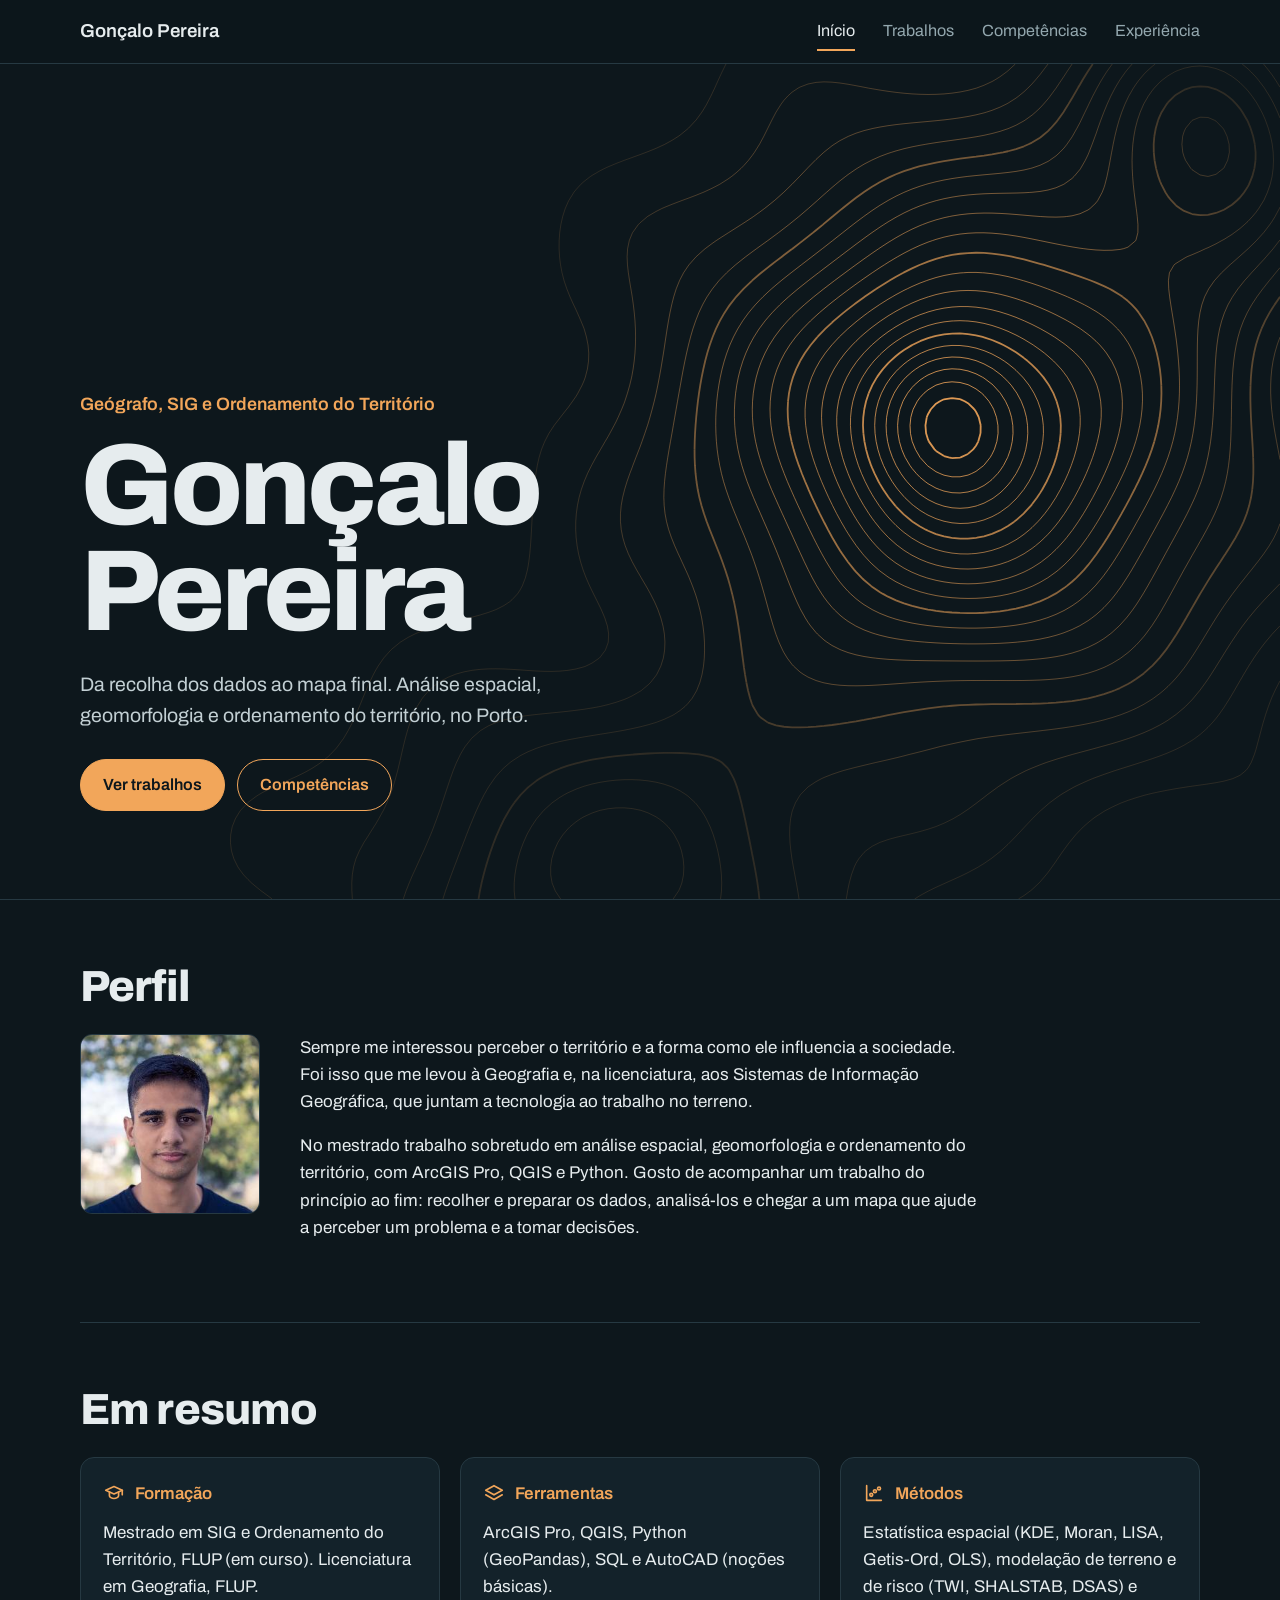
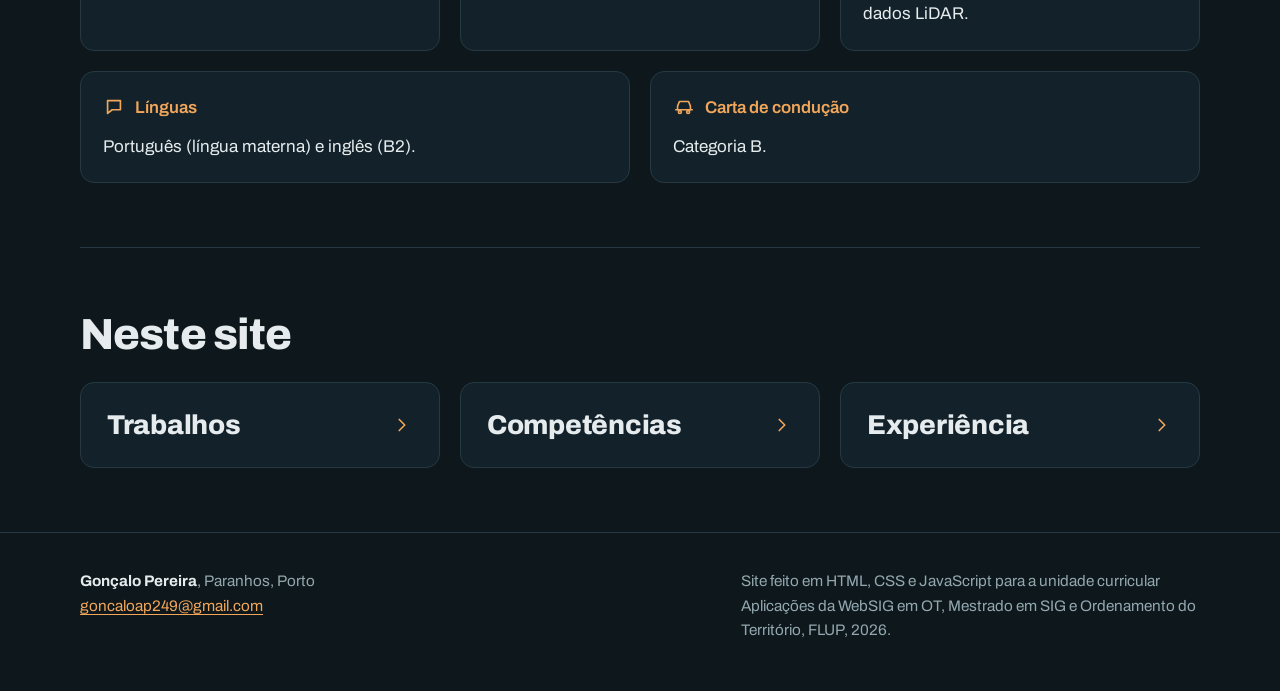
==== index.html @ 77324b23 "Add files via upload" ====
<!DOCTYPE html>
<html lang="pt-PT">
<head>
  <meta charset="utf-8">
  <meta name="viewport" content="width=device-width, initial-scale=1">
  <title>Gonçalo Pereira | Geógrafo, SIG e Ordenamento do Território</title>
  <meta name="description" content="Currículo de Gonçalo Pereira, geógrafo e estudante do Mestrado em Sistemas de Informação Geográfica e Ordenamento do Território da Universidade do Porto.">
  <link rel="icon" href="imagens/favicon.svg" type="image/svg+xml">
  <link rel="preconnect" href="https://fonts.googleapis.com">
  <link rel="preconnect" href="https://fonts.gstatic.com" crossorigin>
  <link rel="stylesheet" href="https://fonts.googleapis.com/css2?family=Archivo:wght@400;600;800&amp;display=swap">
  <link rel="stylesheet" href="css/estilo.css">
</head>
<body>
  <a class="saltar" href="#conteudo">Saltar para o conteúdo</a>

  <!-- Barra do topo e menu: iguais em todas as páginas -->
  <header class="barra">
    <div class="contentor">
      <a class="marca" href="index.html">Gonçalo Pereira</a>
      <nav aria-label="Páginas do site">
        <ul class="menu">
          <li><a href="index.html" aria-current="page">Início</a></li>
          <li><a href="trabalhos.html">Trabalhos</a></li>
          <li><a href="competencias.html">Competências</a></li>
          <li><a href="experiencia.html">Experiência</a></li>
        </ul>
      </nav>
    </div>
  </header>

  <main id="conteudo">
    <!-- Relevo interativo: as curvas de nível são desenhadas no canvas por js/relevo.js -->
    <header class="heroi">
      <canvas id="relevo" aria-hidden="true"></canvas>
      <div class="contentor">
        <p class="funcao">Geógrafo, SIG e Ordenamento do Território</p>
        <h1>Gonçalo<br>Pereira</h1>
        <p class="introducao">Da recolha dos dados ao mapa final. Análise espacial, geomorfologia e ordenamento do território, no Porto.</p>
        <div class="botoes">
          <a class="botao cheio" href="trabalhos.html">Ver trabalhos</a>
          <a class="botao" href="competencias.html">Competências</a>
        </div>
      </div>
    </header>

    <div class="contentor seccoes">
      <section aria-labelledby="titulo-perfil">
        <h2 id="titulo-perfil">Perfil</h2>
        <div class="perfil">
          <img class="retrato" src="imagens/foto.jpg" width="250" height="250" alt="Fotografia de Gonçalo Pereira">
          <div>
            <p>Sempre me interessou perceber o território e a forma como ele influencia a sociedade. Foi isso que me levou à Geografia e, na licenciatura, aos Sistemas de Informação Geográfica, que juntam a tecnologia ao trabalho no terreno.</p>
            <p>No mestrado trabalho sobretudo em análise espacial, geomorfologia e ordenamento do território, com ArcGIS Pro, QGIS e Python. Gosto de acompanhar um trabalho do princípio ao fim: recolher e preparar os dados, analisá-los e chegar a um mapa que ajude a perceber um problema e a tomar decisões.</p>
          </div>
        </div>
      </section>

      <!-- Resumo em cartões: cada par termo e descrição fica dentro de um div -->
      <section aria-labelledby="titulo-resumo">
        <h2 id="titulo-resumo">Em resumo</h2>
        <dl class="resumo">
          <div class="cartao">
            <dt><svg class="icone" viewBox="0 0 24 24" aria-hidden="true"><path d="M3 9l9-4 9 4-9 4-9-4z"/><path d="M7 11v4c0 1.5 2.5 3 5 3s5-1.5 5-3v-4"/><path d="M21 9v5"/></svg>Formação</dt>
            <dd>Mestrado em SIG e Ordenamento do Território, FLUP (em curso). Licenciatura em Geografia, FLUP.</dd>
          </div>
          <div class="cartao">
            <dt><svg class="icone" viewBox="0 0 24 24" aria-hidden="true"><path d="M12 4l9 5-9 5-9-5 9-5z"/><path d="M3 14l9 5 9-5"/></svg>Ferramentas</dt>
            <dd>ArcGIS Pro, QGIS, Python (GeoPandas), SQL e AutoCAD (noções básicas).</dd>
          </div>
          <div class="cartao">
            <dt><svg class="icone" viewBox="0 0 24 24" aria-hidden="true"><path d="M4 4v16h16"/><circle cx="9" cy="14" r="1.6"/><circle cx="13" cy="10" r="1.6"/><circle cx="17.5" cy="7" r="1.6"/></svg>Métodos</dt>
            <dd>Estatística espacial (KDE, Moran, LISA, Getis-Ord, OLS), modelação de terreno e de risco (TWI, SHALSTAB, DSAS) e dados LiDAR.</dd>
          </div>
          <div class="cartao">
            <dt><svg class="icone" viewBox="0 0 24 24" aria-hidden="true"><path d="M5 5h14v10H10l-5 4V5z"/></svg>Línguas</dt>
            <dd>Português (língua materna) e inglês (B2).</dd>
          </div>
          <div class="cartao">
            <dt><svg class="icone" viewBox="0 0 24 24" aria-hidden="true"><path d="M5 15v-4l2-5h10l2 5v4"/><path d="M3 15h18"/><circle cx="7.5" cy="17.5" r="1.6"/><circle cx="16.5" cy="17.5" r="1.6"/></svg>Carta de condução</dt>
            <dd>Categoria B.</dd>
          </div>
        </dl>
      </section>

      <!-- As outras páginas, cada uma num cartão: o cartão inteiro é a ligação -->
      <section aria-labelledby="titulo-indice">
        <h2 id="titulo-indice">Neste site</h2>
        <ul class="cartoes">
          <li>
            <a class="cartao cartao-ligacao" href="trabalhos.html">
              <h3>Trabalhos</h3>
              <svg class="icone" viewBox="0 0 24 24" aria-hidden="true"><path d="M9 6l6 6-6 6"/></svg>
            </a>
          </li>
          <li>
            <a class="cartao cartao-ligacao" href="competencias.html">
              <h3>Competências</h3>
              <svg class="icone" viewBox="0 0 24 24" aria-hidden="true"><path d="M9 6l6 6-6 6"/></svg>
            </a>
          </li>
          <li>
            <a class="cartao cartao-ligacao" href="experiencia.html">
              <h3>Experiência</h3>
              <svg class="icone" viewBox="0 0 24 24" aria-hidden="true"><path d="M9 6l6 6-6 6"/></svg>
            </a>
          </li>
        </ul>
      </section>
    </div>
  </main>

  <!-- Rodapé com os contactos: igual em todas as páginas -->
  <footer class="rodape">
    <div class="contentor">
      <address>
        <strong>Gonçalo Pereira</strong>, Paranhos, Porto<br>
        <a href="mailto:goncaloap249@gmail.com">goncaloap249@gmail.com</a>
      </address>
      <p>Site feito em HTML, CSS e JavaScript para a unidade curricular Aplicações da WebSIG em OT, Mestrado em SIG e Ordenamento do Território, FLUP, 2026.</p>
    </div>
  </footer>

  <script src="js/relevo.js"></script>
</body>
</html>
---- css/estilo.css ----
/* =========================================================
   Gonçalo Pereira, currículo em sítio web
   Folha de estilos comum a todas as páginas (tema noturno)
   ========================================================= */

/* 1. Cores e medidas: fundo noturno e curvas de nível em âmbar */
:root {
  --fundo: #0d171c;
  --superficie: #13222a;
  --superficie-2: #1a2d36;
  --linha: #263942;
  --texto: #e6ecee;
  --suave: #93a7ae;
  --ambar: #f2a65a;
  --ambar-claro: #f6bd82;
  --largura: 1120px;
  --altura-barra: 64px;

  /* cores dos trabalhos (mapa e legenda) */
  --tema-paredes: #8cc084;
  --tema-riscos: #f2a65a;
  --tema-crime: #6fb3d9;
  --tema-python: #e6ecee;
}

/* 2. Base */
* {
  box-sizing: border-box;
}

html {
  font-size: 106.25%;
}

@media (prefers-reduced-motion: no-preference) {
  html {
    scroll-behavior: smooth;
  }
}

body {
  margin: 0;
  background-color: var(--fundo);
  color: var(--texto);
  font-family: "Archivo", "Helvetica Neue", Arial, sans-serif;
  line-height: 1.6;
}

h1, h2, h3 {
  line-height: 1.05;
  letter-spacing: -0.02em;
}

h2 {
  font-size: clamp(1.9rem, 3.4vw, 2.6rem);
  font-weight: 800;
  margin: 0 0 24px;
}

h3 {
  font-size: 1.25rem;
  font-weight: 600;
  letter-spacing: -0.01em;
  margin: 0 0 6px;
}

p {
  max-width: 40em;
}

a {
  color: var(--ambar);
  text-underline-offset: 3px;
}

a:hover {
  color: var(--texto);
}

:focus-visible {
  outline: 2px solid var(--ambar);
  outline-offset: 3px;
}

img {
  display: block;
  max-width: 100%;
  height: auto;
}

.contentor {
  width: min(var(--largura), 100% - 48px);
  margin-inline: auto;
}

.nota {
  color: var(--suave);
}

/* ligação para saltar o menu, visível só com o teclado */
.saltar {
  position: absolute;
  left: -999px;
  top: 8px;
  z-index: 2000;
  padding: 8px 14px;
  background-color: var(--ambar);
  color: var(--fundo);
}

.saltar:focus {
  left: 8px;
}

/* 3. Barra do topo e menu (iguais em todas as páginas) */
.barra {
  position: sticky;
  top: 0;
  z-index: 1100; /* acima dos controlos do mapa */
  height: var(--altura-barra);
  background-color: rgba(13, 23, 28, 0.94);
  border-bottom: 1px solid var(--linha);
}

.barra .contentor {
  display: flex;
  flex-wrap: wrap;
  align-items: center;
  justify-content: space-between;
  gap: 6px 28px;
  height: 100%;
}

.marca {
  font-weight: 600;
  font-size: 1.1rem;
  color: var(--texto);
  text-decoration: none;
}

.menu {
  display: flex;
  flex-wrap: wrap;
  gap: 4px 28px;
  margin: 0;
  padding: 0;
  list-style: none;
}

.menu a {
  display: inline-block;
  padding: 6px 0;
  font-size: 0.95rem;
  color: var(--suave);
  text-decoration: none;
  border-bottom: 2px solid transparent;
}

.menu a:hover {
  color: var(--texto);
}

.menu a[aria-current="page"] {
  color: var(--texto);
  border-bottom-color: var(--ambar);
}

/* 4. Página inicial: relevo interativo (js/relevo.js) */
.heroi {
  position: relative;
  overflow: hidden;
  height: clamp(560px, calc(100vh - var(--altura-barra)), 860px);
  border-bottom: 1px solid var(--linha);
  /* sem JavaScript fica o relevo estático */
  background: url("../imagens/relevo-escuro.svg") right center / auto 100% no-repeat;
}

.js .heroi {
  background-image: none;
}

.heroi canvas {
  position: absolute;
  inset: 0;
  width: 100%;
  height: 100%;
}

.heroi .contentor {
  position: relative;
  height: 100%;
  display: flex;
  flex-direction: column;
  justify-content: flex-end;
  padding-bottom: 88px;
}

.funcao {
  color: var(--ambar);
  font-weight: 600;
  font-size: 1.05rem;
  margin: 0 0 14px;
}

.heroi h1 {
  font-size: clamp(3.4rem, 9vw, 7.4rem);
  font-weight: 800;
  line-height: 0.92;
  letter-spacing: -0.035em;
  margin: 0 0 24px;
}

.introducao {
  font-size: 1.15rem;
  color: #c3d0d4;
  max-width: 30em;
  margin: 0 0 28px;
}

.botoes {
  display: flex;
  flex-wrap: wrap;
  gap: 12px;
}

.botao {
  display: inline-block;
  padding: 12px 22px;
  font-family: inherit;
  font-size: 0.95rem;
  font-weight: 600;
  color: var(--ambar);
  text-decoration: none;
  background-color: transparent;
  border: 1px solid var(--ambar);
  border-radius: 999px;
  cursor: pointer;
}

.botao:hover {
  color: var(--ambar);
  background-color: rgba(242, 166, 90, 0.12);
}

.botao.cheio {
  color: var(--fundo);
  background-color: var(--ambar);
}

.botao.cheio:hover {
  background-color: var(--ambar-claro);
}

/* 5. Cabeçalho das outras páginas, com o relevo estático */
.cabecalho-pagina {
  padding: 72px 0 56px;
  border-bottom: 1px solid var(--linha);
  background-image:
    linear-gradient(90deg, var(--fundo) 32%, rgba(13, 23, 28, 0) 78%),
    url("../imagens/relevo-escuro.svg");
  background-repeat: no-repeat;
  background-position: right center;
  background-size: auto, auto 160%;
}

.cabecalho-pagina h1 {
  font-size: clamp(2.6rem, 6vw, 4.4rem);
  font-weight: 800;
  letter-spacing: -0.03em;
  margin: 0 0 14px;
}

.cabecalho-pagina .introducao {
  margin: 0;
}

/* 6. Secções, separadas por uma linha fina */
.seccoes > section,
.seccoes > article {
  padding: 64px 0;
}

.seccoes > * + * {
  border-top: 1px solid var(--linha);
}

/* perfil: fotografia e texto */
.perfil {
  display: grid;
  grid-template-columns: 180px minmax(0, 1fr);
  gap: 40px;
  align-items: start;
}

.retrato {
  width: 180px;
  border-radius: 12px;
  border: 1px solid var(--linha);
}

.perfil p:first-of-type {
  margin-top: 0;
}

/* a frase logo a seguir ao título de uma secção */
.seccoes h2 + .nota {
  margin: -8px 0 28px;
}

/* ficha de cada trabalho: lista de definição em duas colunas */
.ficha {
  display: grid;
  grid-template-columns: 9.5em 1fr;
  gap: 4px 16px;
  margin: 0 0 20px;
  font-size: 0.95rem;
}

.ficha dt {
  color: var(--suave);
}

.ficha dd {
  margin: 0;
}

/* 7. Cartões (Competências, Experiência e página inicial) */
.cartoes {
  display: grid;
  grid-template-columns: repeat(auto-fill, minmax(min(100%, 300px), 1fr));
  gap: 20px;
  margin: 0;
  padding: 0;
  list-style: none;
}

.cartoes-largos {
  grid-template-columns: repeat(auto-fill, minmax(min(100%, 420px), 1fr));
}

.cartao {
  display: flex;
  flex-direction: column;
  gap: 12px;
  margin: 0;
  padding: 22px;
  background-color: var(--superficie);
  border: 1px solid var(--linha);
  border-radius: 14px;
}

.cartao h3,
.cartao p {
  margin: 0;
}

/* nome à esquerda e etiqueta à direita */
.cartao-topo {
  display: flex;
  align-items: center;
  justify-content: space-between;
  gap: 12px;
}

.cartao-texto {
  color: var(--suave);
}

/* nível de cada ferramenta: etiqueta e barra de três traços */
.nivel {
  flex: none;
  padding: 2px 10px;
  border: 1px solid var(--suave);
  border-radius: 999px;
  font-size: 0.8rem;
  font-weight: 600;
  color: var(--suave);
  white-space: nowrap;
}

.nivel-2 {
  border-color: var(--ambar);
  color: var(--ambar);
}

.nivel-3 {
  border-color: var(--ambar);
  background-color: var(--ambar);
  color: var(--fundo);
}

.tracos {
  display: flex;
  gap: 4px;
}

.tracos span {
  flex: 1;
  height: 4px;
  border-radius: 2px;
  background-color: var(--linha);
}

/* :nth-child(-n + 2) escolhe os dois primeiros traços */
.tracos-1 span:nth-child(-n + 1),
.tracos-2 span:nth-child(-n + 2),
.tracos-3 span {
  background-color: var(--ambar);
}

/* etiquetas pequenas: dados e o que aprendi */
.etiquetas {
  display: flex;
  flex-wrap: wrap;
  gap: 8px;
  margin: 0;
  padding: 0;
  list-style: none;
}

.etiquetas li {
  padding: 4px 12px;
  border: 1px solid var(--linha);
  border-radius: 999px;
  background-color: var(--superficie-2);
  font-size: 0.85rem;
}

/* métodos: um cartão por trabalho; cada cartão só tem a altura do seu conteúdo,
   para os outros não crescerem quando se abre um método */
.familias {
  align-items: start;
}

.familia-topo {
  display: flex;
  align-items: center;
  gap: 10px;
  color: var(--ambar);
}

.familia-topo h3 {
  color: var(--texto);
}

/* ligação ao trabalho, com a bolinha da cor do trabalho (as classes tema-*) */
.trabalho {
  align-self: flex-start;
  font-size: 0.9rem;
  font-weight: 600;
}

.trabalho::before {
  content: "";
  display: inline-block;
  width: 10px;
  height: 10px;
  margin-right: 8px;
  border-radius: 50%;
  background-color: var(--cor);
}

/* cada método é um <details>: o <summary> é a linha que abre e fecha */
.metodos {
  border-bottom: 1px solid var(--linha);
}

.metodo {
  border-top: 1px solid var(--linha);
}

.metodo summary {
  display: flex;
  align-items: center;
  justify-content: space-between;
  gap: 12px;
  padding: 11px 0;
  font-weight: 600;
  cursor: pointer;
  list-style: none;
}

/* esconde o triângulo que o Safari põe no summary */
.metodo summary::-webkit-details-marker {
  display: none;
}

.metodo summary:hover {
  color: var(--ambar);
}

/* a seta: um quadrado só com duas bordas, rodado; aponta para baixo e, aberto, para cima */
.metodo summary::after {
  content: "";
  flex: none;
  width: 8px;
  height: 8px;
  margin-right: 4px;
  border-right: 2px solid var(--ambar);
  border-bottom: 2px solid var(--ambar);
  transform: translateY(-2px) rotate(45deg);
}

.metodo[open] summary::after {
  transform: translateY(2px) rotate(-135deg);
}

.metodo p {
  margin: 0 0 14px;
  color: var(--suave);
}

/* línguas: a escala do Quadro Europeu Comum de Referência */
.lingua-nivel {
  font-weight: 600;
  color: var(--ambar);
}

.lingua-nivel-grande {
  font-size: 1.6rem;
  font-weight: 800;
  line-height: 1;
}

.escala-completa {
  display: block;
  height: 8px;
  border-radius: 4px;
  background-color: var(--ambar);
}

.escala {
  display: grid;
  grid-template-columns: repeat(6, minmax(0, 1fr));
  gap: 4px;
  margin: 0;
  padding: 0;
  list-style: none;
  font-size: 0.8rem;
  text-align: center;
  color: var(--suave);
}

.escala li::before {
  content: "";
  display: block;
  height: 8px;
  margin-bottom: 6px;
  border-radius: 4px;
  background-color: var(--linha);
}

.escala .atingido::before {
  background-color: var(--ambar);
}

.escala [aria-current] {
  font-weight: 600;
  color: var(--ambar);
}

/* página inicial: o resumo em cartões
   com flex-wrap, cada cartão tem pelo menos 300px e cresce até encher a linha,
   por isso os dois cartões da segunda linha ficam mais largos e não sobra um buraco */
.resumo {
  display: flex;
  flex-wrap: wrap;
  gap: 20px;
  margin: 0;
}

.resumo .cartao {
  flex: 1 1 300px;
}

.resumo dt {
  display: flex;
  align-items: center;
  gap: 10px;
  font-weight: 600;
  color: var(--ambar);
}

.resumo dd {
  margin: 0;
}

.icone {
  flex: none;
  width: 22px;
  height: 22px;
  fill: none;
  stroke: currentColor;
  stroke-width: 1.8;
  stroke-linecap: round;
  stroke-linejoin: round;
}

/* página inicial: as outras páginas, só com o nome e uma seta */
.cartao-ligacao {
  flex-direction: row;
  align-items: center;
  justify-content: space-between;
  padding: 28px 26px;
  color: var(--texto);
  text-decoration: none;
}

.cartao-ligacao h3 {
  font-size: 1.6rem;
  font-weight: 800;
}

.cartao-ligacao .icone {
  color: var(--ambar);
}

.cartao-ligacao:hover {
  color: var(--texto);
  border-color: var(--ambar);
}

/* no hover, a seta anda 4px para a direita (se não se pediu para reduzir as animações) */
@media (prefers-reduced-motion: no-preference) {
  .cartao-ligacao {
    transition: border-color 0.2s;
  }

  .cartao-ligacao .icone {
    transition: transform 0.2s;
  }

  .cartao-ligacao:hover .icone {
    transform: translateX(4px);
  }
}

/* 8. Trabalhos em story map (js/mapa.js) */
/* o texto alinha com o resto da página (1120px) e o mapa estende-se até à direita */
.historia {
  display: grid;
  grid-template-columns: minmax(0, 1fr) minmax(0, 1.1fr);
  gap: 0 56px;
  padding-left: max(24px, calc((100% - 1120px) / 2));
  padding-right: 24px;
}

.passo {
  padding: 64px 0;
  border-top: 1px solid var(--linha);
  scroll-margin-top: var(--altura-barra);
}

.passo:first-child {
  border-top: 0;
}

/* o passo que o mapa está a mostrar fica destacado
   (0.8 e não menos: o texto cinzento dos outros passos tem de continuar legível, contraste 4.5:1) */
.com-mapa .passo {
  opacity: 0.8;
}

.com-mapa .passo.ativo {
  opacity: 1;
}

@media (prefers-reduced-motion: no-preference) {
  .com-mapa .passo {
    transition: opacity 0.35s;
  }
}

.historia-mapa {
  position: sticky;
  top: var(--altura-barra);
  align-self: start;
  height: calc(100vh - var(--altura-barra));
  padding: 24px 0;
}

#mapa {
  height: 100%;
  border: 1px solid var(--linha);
  border-radius: 14px;
  overflow: hidden;
}

/* legenda dos trabalhos (no mapa e na lista do primeiro passo) */
.legenda {
  margin: 20px 0 0;
  padding: 0;
  list-style: none;
}

.legenda li {
  padding: 8px 0;
  border-top: 1px solid var(--linha);
}

.legenda a {
  color: var(--texto);
  text-decoration: none;
}

.legenda a:hover {
  color: var(--ambar);
  text-decoration: underline;
}

.legenda li::before {
  content: "";
  display: inline-block;
  width: 12px;
  height: 12px;
  margin-right: 12px;
  vertical-align: 0;
  border-radius: 50%;
  background-color: var(--cor);
}

.tema-paredes { --cor: var(--tema-paredes); }
.tema-riscos { --cor: var(--tema-riscos); }
.tema-crime { --cor: var(--tema-crime); }
.tema-python { --cor: var(--tema-python); }

/* galerias de mapas: duas colunas, os mapas ao baixo ocupam as duas */
.galeria {
  display: grid;
  grid-template-columns: repeat(2, 1fr);
  gap: 24px 20px;
  margin-top: 28px;
}

.galeria .panoramica {
  grid-column: span 2;
}

figure {
  margin: 0;
}

.moldura {
  display: block;
  padding: 6px;
  background-color: #ffffff;
  border-radius: 10px;
}

.moldura:hover {
  outline: 2px solid var(--ambar);
  outline-offset: 3px;
}

.moldura img {
  width: 100%;
  aspect-ratio: 4 / 5;
  object-fit: contain;
  border-radius: 6px;
}

.panoramica .moldura img {
  aspect-ratio: 5 / 3;
}

figcaption {
  margin-top: 10px;
  font-size: 0.9rem;
  line-height: 1.45;
  color: var(--suave);
}

/* etapas do programa em Python (uma sequência real, por isso numerada) */
.etapas {
  display: grid;
  grid-template-columns: repeat(2, 1fr);
  gap: 20px;
  margin: 28px 0 0;
  padding: 0;
  list-style: none;
  counter-reset: etapa;
}

.etapas li {
  counter-increment: etapa;
  padding: 16px 18px;
  background-color: var(--superficie);
  border: 1px solid var(--linha);
  border-radius: 12px;
}

.etapas li::before {
  content: counter(etapa);
  display: block;
  font-size: 1.8rem;
  font-weight: 800;
  line-height: 1;
  color: var(--ambar);
  margin-bottom: 8px;
}

.etapas strong {
  display: block;
}

.etapas span {
  display: block;
  font-size: 0.9rem;
  color: var(--suave);
}

/* 9. Mapa Leaflet no tema noturno */
.leaflet-container {
  background-color: #0a1317;
  font-family: inherit;
}

.leaflet-container a {
  color: var(--ambar);
}

.leaflet-popup-content-wrapper,
.leaflet-popup-tip {
  background-color: var(--superficie-2);
  color: var(--texto);
}

.leaflet-popup-content {
  font-size: 0.9rem;
  line-height: 1.5;
}

.leaflet-container .leaflet-control-attribution {
  background-color: rgba(13, 23, 28, 0.8);
  color: var(--suave);
}

.leaflet-control-scale-line {
  background-color: rgba(13, 23, 28, 0.8);
  color: var(--texto);
  border-color: var(--suave);
}

.leaflet-bar a,
.leaflet-bar a:hover {
  background-color: var(--superficie-2);
  color: var(--texto);
  border-bottom-color: var(--linha);
}

/* 10. Visualizador de mapas em ecrã inteiro (js/visualizador.js) */
.visualizador {
  width: min(1100px, 94vw);
  height: min(92vh, 980px);
  max-width: none;
  max-height: none;
  padding: 0;
  color: var(--texto);
  background-color: var(--superficie);
  border: 1px solid var(--linha);
  border-radius: 14px;
  overflow: hidden;
}

.visualizador[open] {
  display: grid;
  grid-template-rows: minmax(0, 1fr) auto;
}

.visualizador:focus {
  outline: none;
}

.visualizador::backdrop {
  background-color: rgba(4, 9, 11, 0.88);
}

.visualizador-imagem {
  display: flex;
  align-items: center;
  justify-content: center;
  min-height: 0;
  padding: 20px 72px;
}

.visualizador-imagem img {
  max-width: 100%;
  max-height: 100%;
  object-fit: contain;
  border-radius: 6px;
}

.visualizador-rodape {
  display: flex;
  flex-wrap: wrap;
  justify-content: space-between;
  gap: 8px 24px;
  padding: 14px 24px;
  border-top: 1px solid var(--linha);
}

.visualizador-rodape p {
  margin: 0;
  max-width: none;
}

.visualizador-legenda strong {
  display: block;
}

.visualizador-legenda span,
.visualizador-contador {
  color: var(--suave);
  font-variant-numeric: tabular-nums;
}

.visualizador-botao {
  position: absolute;
  display: grid;
  place-items: center;
  width: 46px;
  height: 46px;
  padding: 0;
  color: var(--texto);
  background-color: rgba(13, 23, 28, 0.85);
  border: 1px solid var(--linha);
  border-radius: 50%;
  cursor: pointer;
}

.visualizador-botao:hover {
  color: var(--fundo);
  background-color: var(--ambar);
}

.visualizador-anterior {
  left: 14px;
  top: 45%;
}

.visualizador-seguinte {
  right: 14px;
  top: 45%;
}

.visualizador-fechar {
  right: 14px;
  top: 14px;
}

/* 11. Experiência: cartões ao lado do mapa do percurso (js/percurso.js) */
.percurso {
  display: flex;
  flex-wrap: wrap;
  align-items: flex-start;
  gap: 40px 56px;
  padding: 64px 0 72px;
}

.percurso-texto {
  flex: 999 1 520px;
  min-width: 0;
}

.percurso-texto section + section {
  margin-top: 56px;
}

.experiencia + .experiencia {
  margin-top: 16px;
}

/* ao saltar para um cartão (ponto do mapa), o cartão para abaixo da barra */
.experiencia {
  scroll-margin-top: calc(var(--altura-barra) + 16px);
}

.experiencia.ativa {
  border-color: var(--ambar);
}

@media (prefers-reduced-motion: no-preference) {
  .experiencia {
    transition: border-color 0.2s;
  }
}

.periodo {
  align-self: flex-start;
  padding: 3px 12px;
  border: 1px solid var(--ambar);
  border-radius: 999px;
  font-size: 0.85rem;
  font-weight: 600;
  color: var(--ambar);
}

.local {
  color: var(--suave);
}

.aprendi {
  margin-top: 4px;
  padding-top: 14px;
  border-top: 1px solid var(--linha);
}

.aprendi p {
  margin-bottom: 8px;
  font-size: 0.85rem;
  color: var(--suave);
}

/* o mapa fica preso ao lado dos cartões, como no story map dos trabalhos */
.percurso-mapa {
  flex: 1 1 300px;
  position: sticky;
  top: calc(var(--altura-barra) + 24px);
  margin: 0;
  padding: 24px;
  background-color: #0a1317;
  border: 1px solid var(--linha);
  border-radius: 14px;
}

.percurso-mapa figcaption {
  margin-top: 18px;
  text-align: center;
}

/* o contorno de Portugal (imagens/portugal.svg) com os pontos por cima */
.mapa-pt {
  position: relative;
  max-width: 280px;
  margin: 0 auto;
  aspect-ratio: 300 / 610.5;
}

.mapa-pt img {
  position: absolute;
  inset: 0;
  width: 100%;
  height: 100%;
}

/* a área de clique tem 28px; o border-radius torna-a redonda, para Peniche e
   São Martinho do Porto, muito perto um do outro, não roubarem os cliques um ao outro */
.ponto {
  position: absolute;
  display: flex;
  align-items: center;
  justify-content: center;
  width: 28px;
  height: 28px;
  border-radius: 50%;
  transform: translate(-50%, -50%);
  text-decoration: none;
}

.ponto::before {
  content: "";
  width: 12px;
  height: 12px;
  box-sizing: border-box;
  border: 2px solid var(--fundo);
  border-radius: 50%;
  background-color: var(--texto);
}

.ponto.ativo::before {
  width: 20px;
  height: 20px;
  border-width: 3px;
  background-color: var(--ambar);
  box-shadow: 0 0 0 4px rgba(242, 166, 90, 0.35);
}

/* o nome do lugar só aparece no ponto aceso (os leitores de ecrã leem-no sempre) */
.ponto-nome {
  position: absolute;
  left: 30px;
  top: 50%;
  transform: translateY(-50%);
  padding: 2px 8px;
  border: 1px solid var(--ambar);
  border-radius: 6px;
  background-color: var(--fundo);
  color: var(--texto);
  font-size: 0.8rem;
  font-weight: 600;
  white-space: nowrap;
  opacity: 0;
  pointer-events: none;
}

.ponto.ativo .ponto-nome,
.ponto:hover .ponto-nome,
.ponto:focus-visible .ponto-nome {
  opacity: 1;
}

/* posição de cada lugar, em percentagem da largura e da altura do mapa */
.lugar-leca { left: 26.78%; top: 18.14%; }
.lugar-peniche { left: 3.57%; top: 54.16%; }
.lugar-smartinho { left: 10.99%; top: 51.16%; }
.lugar-resende { left: 46.59%; top: 20.31%; }
.lugar-lisboa { left: 10.91%; top: 66.42%; }

/* em Leça do Balio o nome vai por cima do ponto: à direita, tapava o ponto de Resende */
.lugar-leca .ponto-nome {
  left: 50%;
  top: auto;
  bottom: 30px;
  transform: translateX(-50%);
}

/* cidade de referência (Lisboa): o nome à esquerda do ponto, sobre o mar */
.cidade {
  position: absolute;
  transform: translate(-100%, -50%);
  padding-right: 10px;
  font-size: 0.75rem;
  line-height: 1;
  color: var(--suave);
}

.cidade::after {
  content: "";
  position: absolute;
  right: -3px;
  top: 50%;
  width: 6px;
  height: 6px;
  margin-top: -3px;
  border-radius: 50%;
  background-color: var(--suave);
}

/* 12. Rodapé com os contactos (igual em todas as páginas) */
.rodape {
  padding: 36px 0 48px;
  font-size: 0.9rem;
  color: var(--suave);
  border-top: 1px solid var(--linha);
}

.rodape .contentor {
  display: flex;
  flex-wrap: wrap;
  justify-content: space-between;
  gap: 16px 48px;
}

.rodape address {
  font-style: normal;
}

.rodape strong {
  color: var(--texto);
}

.rodape p {
  margin: 0;
  max-width: 30em;
}

/* 13. Ecrãs médios (tablet): o mapa dos trabalhos passa para cima */
@media (max-width: 900px) {
  .historia {
    grid-template-columns: minmax(0, 1fr);
  }

  .historia-mapa {
    order: -1;
    z-index: 5;
    height: 46vh;
    padding: 12px 0;
    background-color: var(--fundo);
  }

  /* ao saltar para um trabalho, o título fica abaixo do mapa fixo */
  .passo {
    scroll-margin-top: calc(var(--altura-barra) + 46vh + 16px);
  }

  /* na Experiência, o mapa passa para cima dos cartões e deixa de ficar preso */
  .percurso-mapa {
    order: -1;
    position: static;
    flex-basis: 100%;
  }

  .mapa-pt {
    max-width: 200px;
  }
}

/* 14. Ecrãs pequenos (telemóvel) */
@media (max-width: 760px) {
  .contentor {
    width: min(var(--largura), 100% - 32px);
  }

  .historia {
    padding-left: 16px;
    padding-right: 16px;
  }

  /* o menu ocupa duas linhas, por isso a barra deixa de ficar fixa */
  .barra {
    position: static;
    height: auto;
    padding: 12px 0;
  }

  .historia-mapa {
    top: 0;
  }

  .passo {
    scroll-margin-top: 48vh;
  }

  .menu {
    gap: 2px 18px;
  }

  .heroi {
    height: auto;
    min-height: 560px;
  }

  .heroi .contentor {
    padding: 140px 0 56px;
  }

  .cabecalho-pagina {
    padding: 48px 0 40px;
    background-image:
      linear-gradient(90deg, rgba(13, 23, 28, 0.9) 0%, rgba(13, 23, 28, 0.5) 100%),
      url("../imagens/relevo-escuro.svg");
  }

  .seccoes > section,
  .seccoes > article,
  .passo {
    padding: 44px 0;
  }

  .perfil {
    grid-template-columns: 1fr;
    gap: 20px;
  }

  .retrato {
    width: 132px;
  }

  .ficha {
    grid-template-columns: 1fr;
  }

  .ficha dd {
    margin-bottom: 6px;
  }

  .percurso {
    padding: 44px 0 56px;
  }

  .cartao {
    padding: 18px;
  }

  .visualizador-imagem {
    padding: 64px 12px 12px;
  }

  .visualizador-anterior,
  .visualizador-seguinte {
    top: auto;
    bottom: 76px;
  }
}
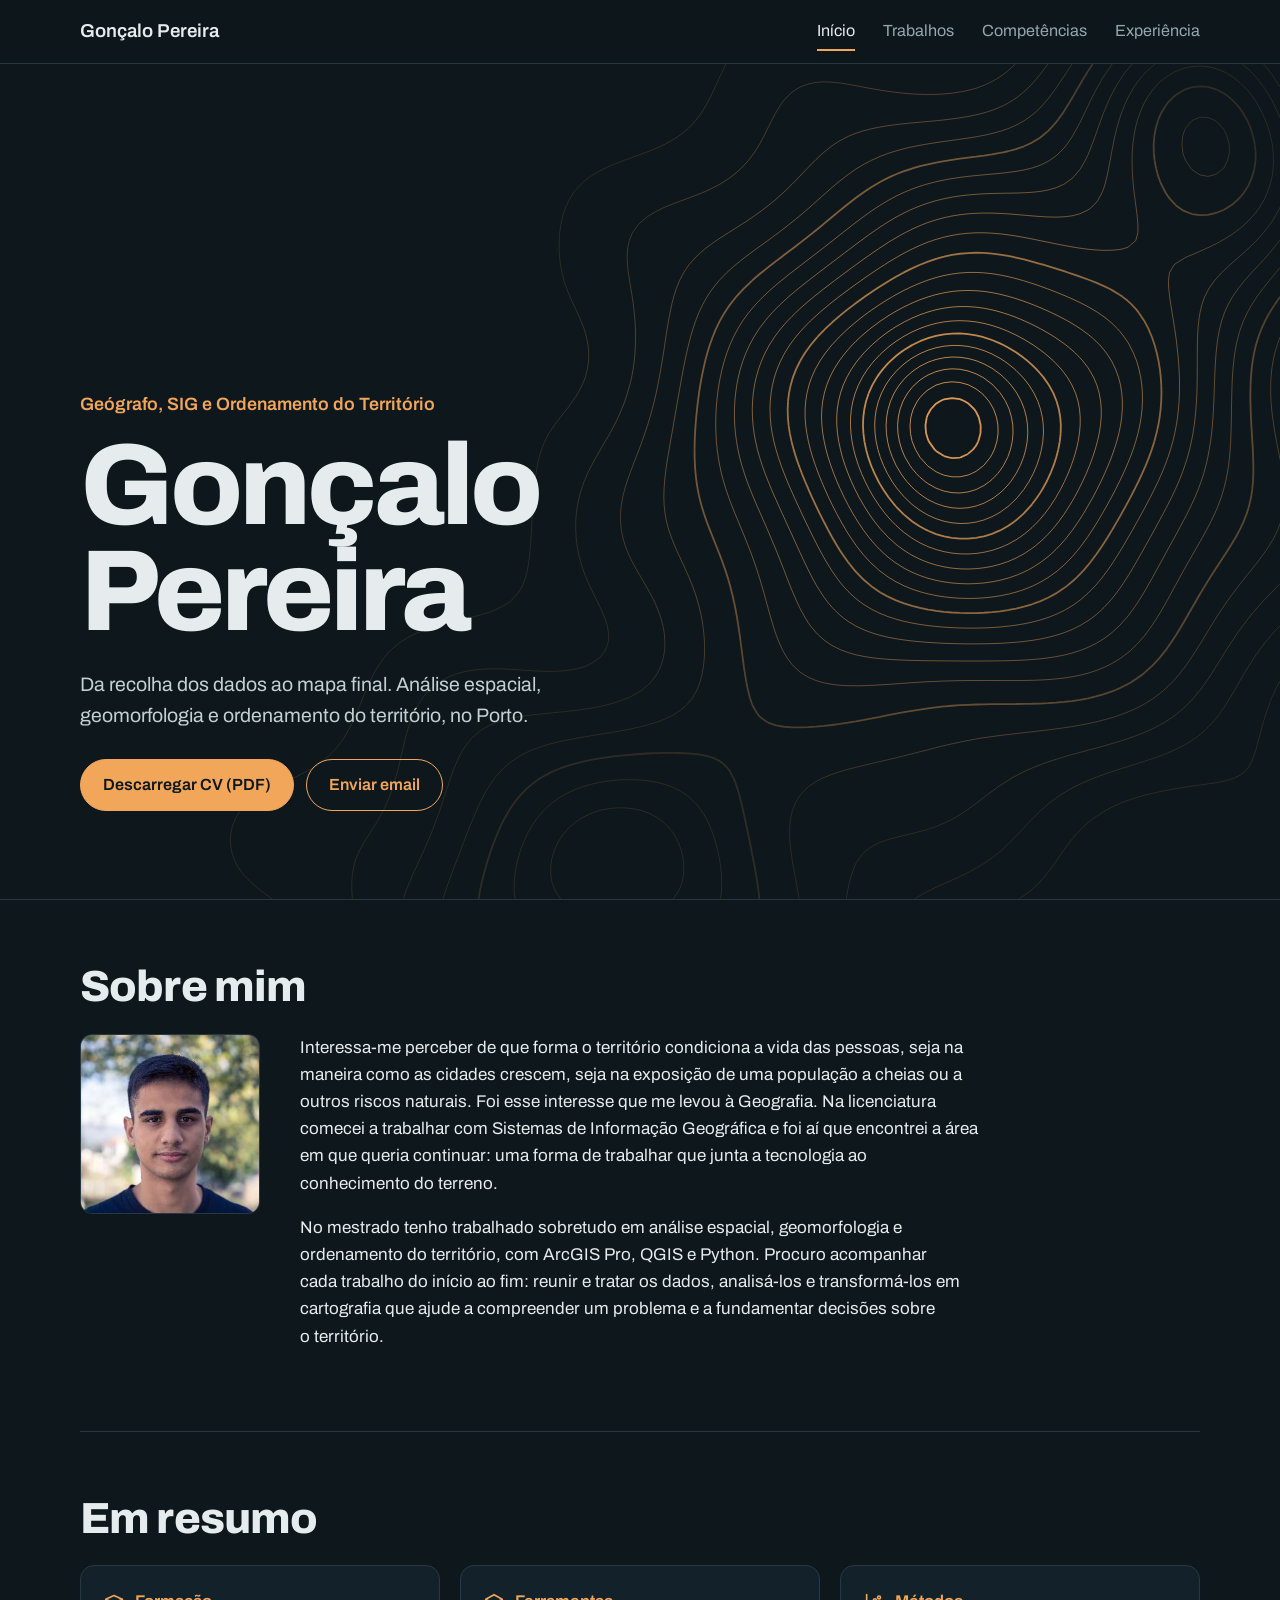
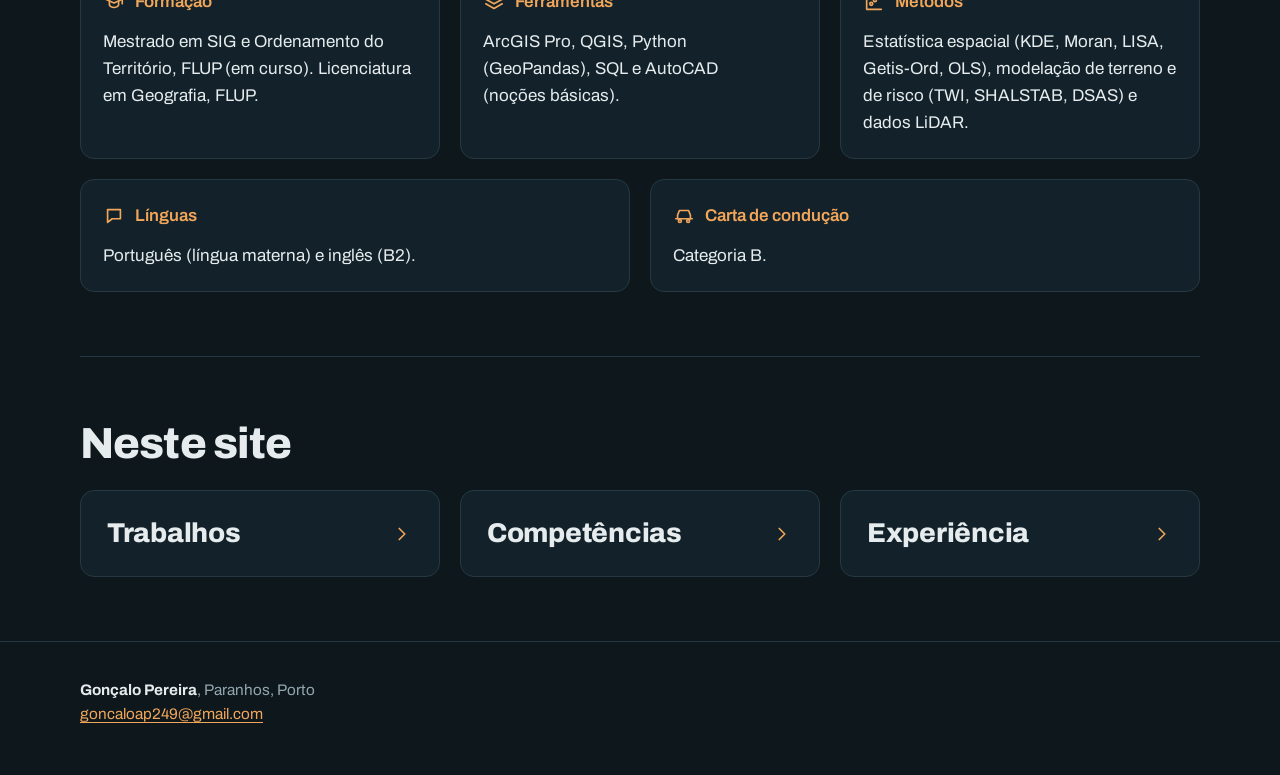
==== commit 58b13a7d: "Add files via upload" ====
--- a/index.html
+++ b/index.html
@@ -38,20 +38,20 @@
         <h1>Gonçalo<br>Pereira</h1>
         <p class="introducao">Da recolha dos dados ao mapa final. Análise espacial, geomorfologia e ordenamento do território, no Porto.</p>
         <div class="botoes">
-          <a class="botao cheio" href="trabalhos.html">Ver trabalhos</a>
-          <a class="botao" href="competencias.html">Competências</a>
+          <a class="botao cheio" href="documentos/CV_GoncaloPereira.pdf" download>Descarregar CV (PDF)</a>
+          <a class="botao" href="mailto:goncaloap249@gmail.com">Enviar email</a>
         </div>
       </div>
     </header>
 
     <div class="contentor seccoes">
-      <section aria-labelledby="titulo-perfil">
-        <h2 id="titulo-perfil">Perfil</h2>
+      <section aria-labelledby="titulo-sobre-mim">
+        <h2 id="titulo-sobre-mim">Sobre mim</h2>
         <div class="perfil">
           <img class="retrato" src="imagens/foto.jpg" width="250" height="250" alt="Fotografia de Gonçalo Pereira">
           <div>
-            <p>Sempre me interessou perceber o território e a forma como ele influencia a sociedade. Foi isso que me levou à Geografia e, na licenciatura, aos Sistemas de Informação Geográfica, que juntam a tecnologia ao trabalho no terreno.</p>
-            <p>No mestrado trabalho sobretudo em análise espacial, geomorfologia e ordenamento do território, com ArcGIS Pro, QGIS e Python. Gosto de acompanhar um trabalho do princípio ao fim: recolher e preparar os dados, analisá-los e chegar a um mapa que ajude a perceber um problema e a tomar decisões.</p>
+            <p>Interessa-me perceber de que forma o território condiciona a vida das pessoas, seja na maneira como as cidades crescem, seja na exposição de uma população a cheias ou a outros riscos naturais. Foi esse interesse que me levou à Geografia. Na licenciatura comecei a trabalhar com Sistemas de Informação Geográfica e foi aí que encontrei a área em que queria continuar: uma forma de trabalhar que junta a tecnologia ao conhecimento do terreno.</p>
+            <p>No mestrado tenho trabalhado sobretudo em análise espacial, geomorfologia e ordenamento do território, com ArcGIS Pro, QGIS e Python. Procuro acompanhar cada trabalho do início ao fim: reunir e tratar os dados, analisá-los e transformá-los em cartografia que ajude a compreender um problema e a fundamentar decisões sobre o território.</p>
           </div>
         </div>
       </section>
@@ -117,7 +117,6 @@
         <strong>Gonçalo Pereira</strong>, Paranhos, Porto<br>
         <a href="mailto:goncaloap249@gmail.com">goncaloap249@gmail.com</a>
       </address>
-      <p>Site feito em HTML, CSS e JavaScript para a unidade curricular Aplicações da WebSIG em OT, Mestrado em SIG e Ordenamento do Território, FLUP, 2026.</p>
     </div>
   </footer>
 
--- a/css/estilo.css
+++ b/css/estilo.css
@@ -44,11 +44,13 @@
   color: var(--texto);
   font-family: "Archivo", "Helvetica Neue", Arial, sans-serif;
   line-height: 1.6;
+  text-wrap: pretty; /* nenhum texto acaba com uma palavra sozinha na última linha */
 }
 
 h1, h2, h3 {
   line-height: 1.05;
   letter-spacing: -0.02em;
+  text-wrap: balance; /* as linhas dos títulos ficam com comprimentos parecidos */
 }
 
 h2 {
@@ -214,13 +216,16 @@
   font-size: 1.15rem;
   color: #c3d0d4;
   max-width: 30em;
-  margin: 0 0 28px;
-}
-
+  margin: 0;
+  text-wrap: balance;
+}
+
+/* os dois botões do herói: descarregar o CV e enviar um email */
 .botoes {
   display: flex;
   flex-wrap: wrap;
   gap: 12px;
+  margin-top: 28px;
 }
 
 .botao {
@@ -270,10 +275,6 @@
   margin: 0 0 14px;
 }
 
-.cabecalho-pagina .introducao {
-  margin: 0;
-}
-
 /* 6. Secções, separadas por uma linha fina */
 .seccoes > section,
 .seccoes > article {
@@ -1144,24 +1145,12 @@
   border-top: 1px solid var(--linha);
 }
 
-.rodape .contentor {
-  display: flex;
-  flex-wrap: wrap;
-  justify-content: space-between;
-  gap: 16px 48px;
-}
-
 .rodape address {
   font-style: normal;
 }
 
 .rodape strong {
   color: var(--texto);
-}
-
-.rodape p {
-  margin: 0;
-  max-width: 30em;
 }
 
 /* 13. Ecrãs médios (tablet): o mapa dos trabalhos passa para cima */
